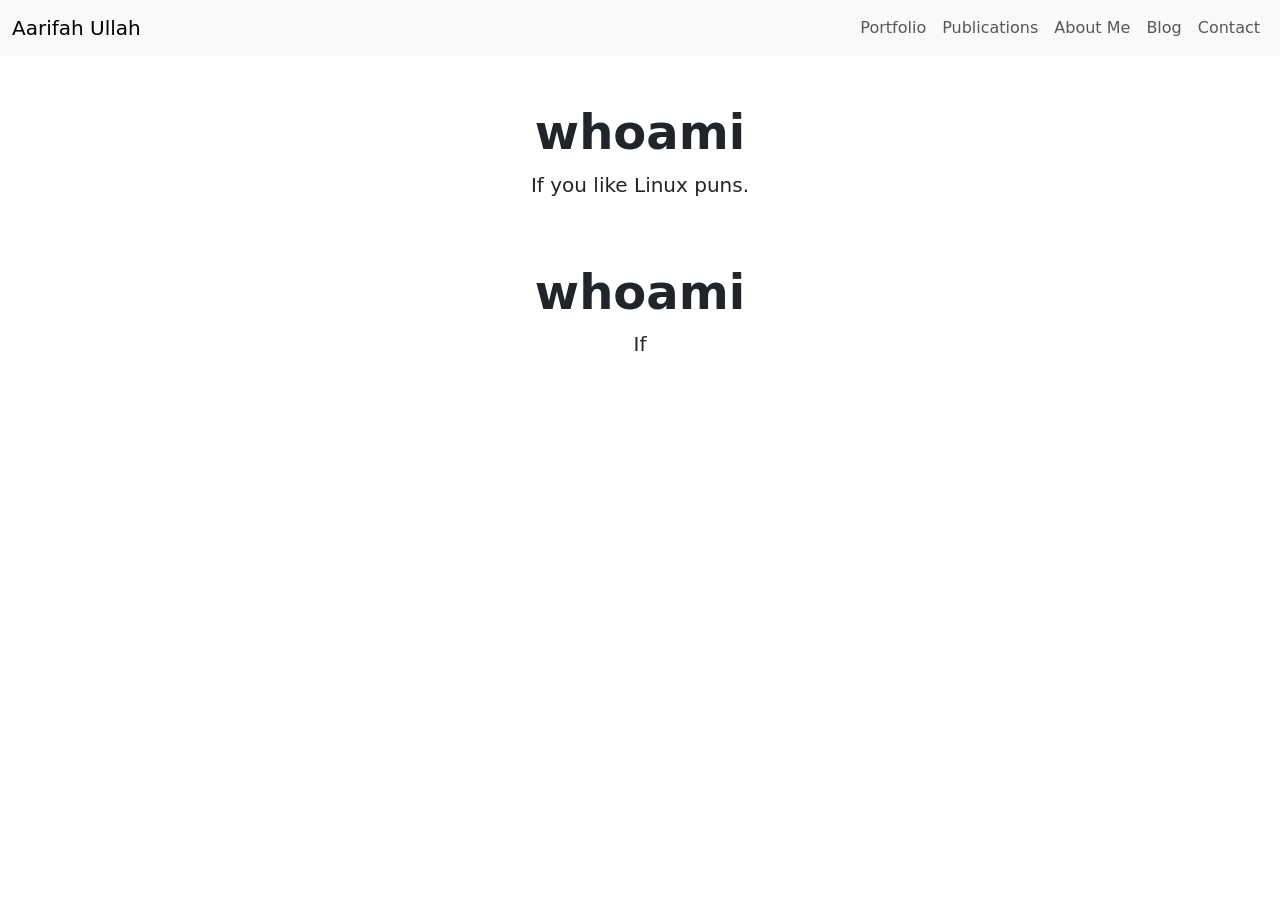
==== about.html @ 5345b0ac "added an about page, needs a short paragrah amd an image" ====
<!DOCTYPE html>
<html lang="en">
<head>
  <meta charset="UTF-8" />
  <meta name="viewport" content="width=device-width, initial-scale=1.0" />
  <title>Aarifah Ullah</title>

  <!-- Bootstrap CSS -->
  <link href="https://cdn.jsdelivr.net/npm/bootstrap@5.3.3/dist/css/bootstrap.min.css" rel="stylesheet" />
</head>
<body>
  <!-- Banner / Navbar -->
  <nav class="navbar navbar-expand-md bg-light navbar-light">
    <div class="container-fluid">
      <a class="navbar-brand" href="#">Aarifah Ullah</a>
      <ul class="navbar-nav ms-auto">
        <li class="nav-item">
          <a class="nav-link" href="/portfolio">Portfolio</a>
        </li>
        <li class="nav-item">
          <a class="nav-link" href="/publications">Publications</a>
        </li>
        <li class="nav-item">
          <a class="nav-link" href="/about">About Me</a>
        </li>
        <li class="nav-item">
          <a class="nav-link" href="/blog">Blog</a>
        </li>
        <li class="nav-item">
          <a class="nav-link" href="/contact">Contact</a>
        </li>
      </ul>
    </div>
  </nav>

  <!-- Page Content -->
<div class="container py-5">
  <div class="row mb-5">
    <div class="col-lg-8 mx-auto text-center">
      <h1 class="display-5 fw-bold">whoami</h1>
      <p class="lead">
        If you like Linux puns.
      </p>
    </div>
  </div>

  <!-- A small paragraph or two, add an image of course -->
    <div class="row mb-5">
    <div class="col-lg-8 mx-auto text-center">
      <h1 class="display-5 fw-bold">whoami</h1>
      <p class="lead">
        If
      </p>
    </div>
  </div>
</div>

  <!-- Bootstrap JS (Optional for navbar toggling etc.) -->
  <script src="https://cdn.jsdelivr.net/npm/bootstrap@5.3.3/dist/js/bootstrap.bundle.min.js"></script>
</body>
</html>
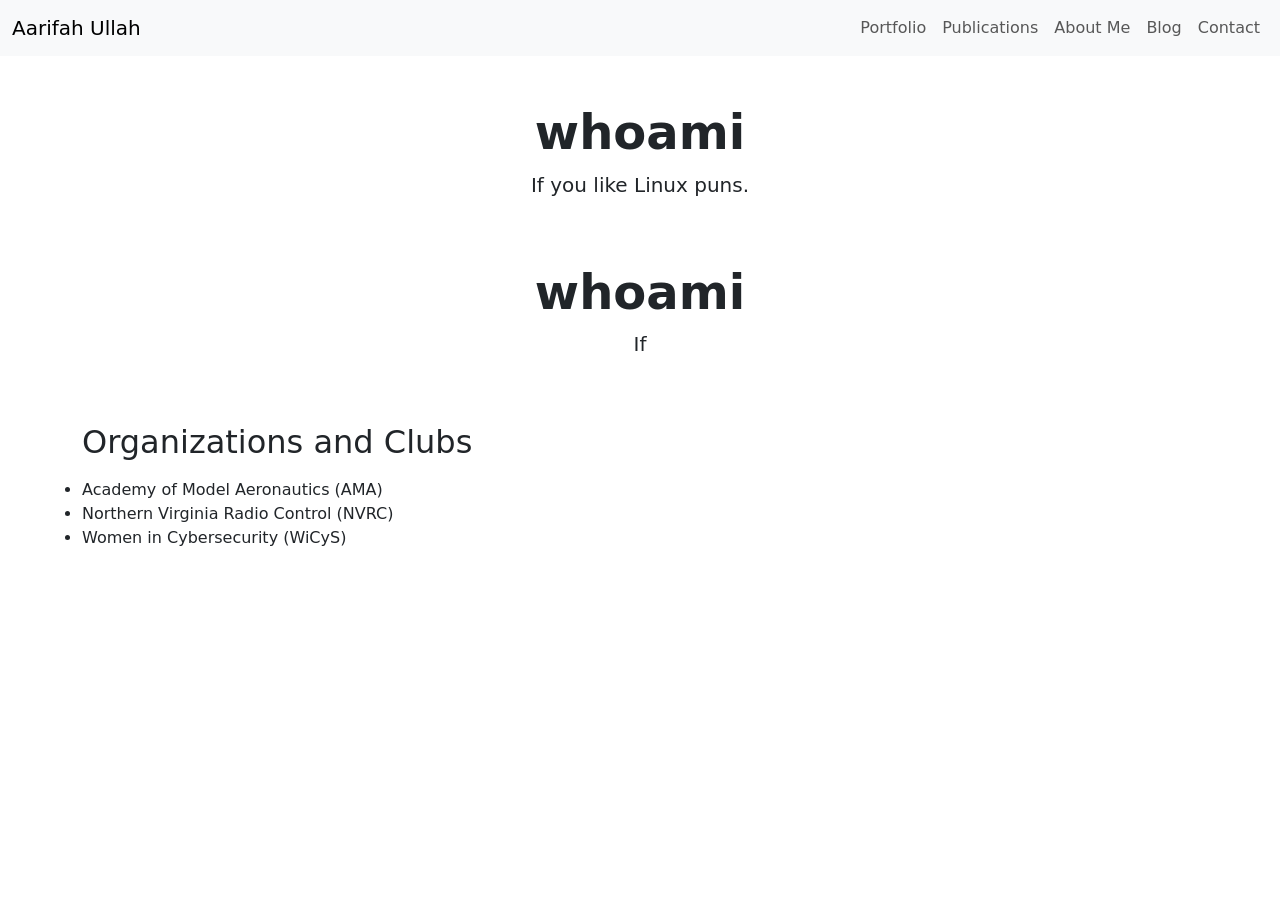
==== commit 3ab5a427: "Added clubs to about me" ====
--- a/about.html
+++ b/about.html
@@ -53,6 +53,16 @@
       </p>
     </div>
   </div>
+
+  <!-- Organizations and Clubs -->
+  <div class="row mt-5">
+    <h2 class="mb-3">Organizations and Clubs</h2>
+    <ul>
+      <li>Academy of Model Aeronautics (AMA)</li>
+      <li>Northern Virginia Radio Control (NVRC)</li>
+      <li>Women in Cybersecurity (WiCyS)</li>
+    </ul>
+  </div>
 </div>
 
   <!-- Bootstrap JS (Optional for navbar toggling etc.) -->
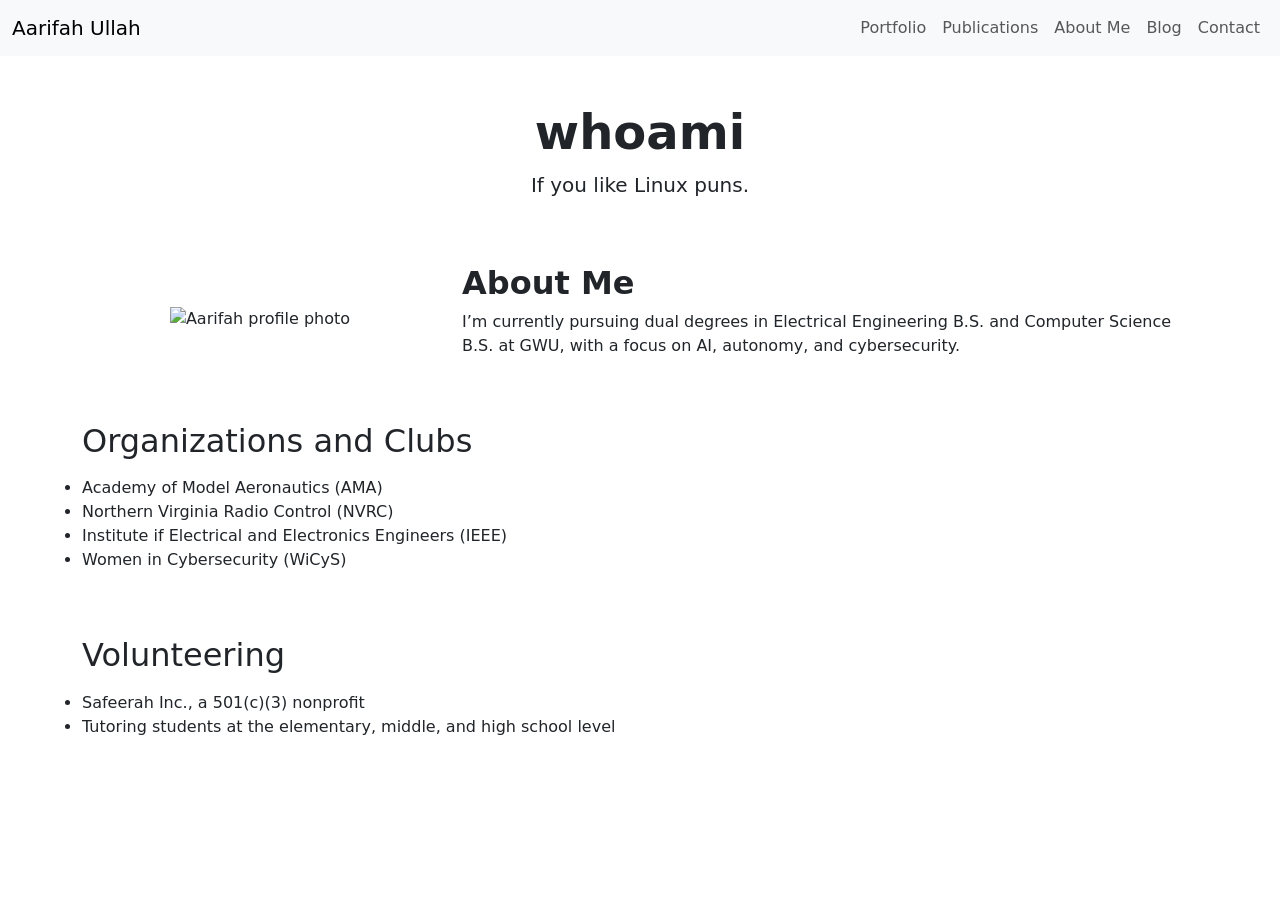
==== commit 38865442: "Added volunteer work, pfp, and a paragraph" ====
--- a/about.html
+++ b/about.html
@@ -1,71 +1,89 @@
 <!DOCTYPE html>
 <html lang="en">
+
 <head>
-  <meta charset="UTF-8" />
-  <meta name="viewport" content="width=device-width, initial-scale=1.0" />
-  <title>Aarifah Ullah</title>
+    <meta charset="UTF-8" />
+    <meta name="viewport" content="width=device-width, initial-scale=1.0" />
+    <title>Aarifah Ullah</title>
 
-  <!-- Bootstrap CSS -->
-  <link href="https://cdn.jsdelivr.net/npm/bootstrap@5.3.3/dist/css/bootstrap.min.css" rel="stylesheet" />
+    <!-- Bootstrap CSS -->
+    <link href="https://cdn.jsdelivr.net/npm/bootstrap@5.3.3/dist/css/bootstrap.min.css" rel="stylesheet" />
 </head>
+
 <body>
-  <!-- Banner / Navbar -->
-  <nav class="navbar navbar-expand-md bg-light navbar-light">
-    <div class="container-fluid">
-      <a class="navbar-brand" href="#">Aarifah Ullah</a>
-      <ul class="navbar-nav ms-auto">
-        <li class="nav-item">
-          <a class="nav-link" href="/portfolio">Portfolio</a>
-        </li>
-        <li class="nav-item">
-          <a class="nav-link" href="/publications">Publications</a>
-        </li>
-        <li class="nav-item">
-          <a class="nav-link" href="/about">About Me</a>
-        </li>
-        <li class="nav-item">
-          <a class="nav-link" href="/blog">Blog</a>
-        </li>
-        <li class="nav-item">
-          <a class="nav-link" href="/contact">Contact</a>
-        </li>
-      </ul>
+    <!-- Banner / Navbar -->
+    <nav class="navbar navbar-expand-md bg-light navbar-light">
+        <div class="container-fluid">
+            <a class="navbar-brand" href="#">Aarifah Ullah</a>
+            <ul class="navbar-nav ms-auto">
+                <li class="nav-item">
+                    <a class="nav-link" href="/portfolio">Portfolio</a>
+                </li>
+                <li class="nav-item">
+                    <a class="nav-link" href="/publications">Publications</a>
+                </li>
+                <li class="nav-item">
+                    <a class="nav-link" href="/about">About Me</a>
+                </li>
+                <li class="nav-item">
+                    <a class="nav-link" href="/blog">Blog</a>
+                </li>
+                <li class="nav-item">
+                    <a class="nav-link" href="/contact">Contact</a>
+                </li>
+            </ul>
+        </div>
+    </nav>
+
+    <!-- Page Content -->
+    <div class="container py-5">
+        <div class="row mb-5">
+            <div class="col-lg-8 mx-auto text-center">
+                <h1 class="display-5 fw-bold">whoami</h1>
+                <p class="lead">
+                    If you like Linux puns.
+                </p>
+            </div>
+        </div>
+
+        <!-- A small paragraph or two, add an image of course -->
+        <div class="row align-items-center mb-5">
+            <div class="col-md-4 text-center">
+                <img src="static/aarifahullah@gwu.edu-4.jpg" class="img-fluid" alt="Aarifah profile photo"
+                    width="200">
+            </div>
+            <div class="col-md-8">
+                <h2 class="fw-bold">About Me</h2>
+                <p class="fs-6">
+                    I’m currently pursuing dual degrees in Electrical Engineering B.S. and Computer Science B.S. at GWU, with a
+                    focus on AI, autonomy, and cybersecurity.
+                </p>
+            </div>
+        </div>
+
+        <!-- Organizations and Clubs -->
+        <div class="row mt-5">
+            <h2 class="mb-3">Organizations and Clubs</h2>
+            <ul>
+                <li>Academy of Model Aeronautics (AMA)</li>
+                <li>Northern Virginia Radio Control (NVRC)</li>
+                <li>Institute if Electrical and Electronics Engineers (IEEE)</li>
+                <li>Women in Cybersecurity (WiCyS)</li>
+            </ul>
+        </div>
+
+        <!-- Volunteer -->
+        <div class="row mt-5">
+            <h2 class="mb-3">Volunteering</h2>
+            <ul>
+                <li>Safeerah Inc., a 501(c)(3) nonprofit</li>
+                <li>Tutoring students at the elementary, middle, and high school level</li>
+            </ul>
+        </div>
     </div>
-  </nav>
 
-  <!-- Page Content -->
-<div class="container py-5">
-  <div class="row mb-5">
-    <div class="col-lg-8 mx-auto text-center">
-      <h1 class="display-5 fw-bold">whoami</h1>
-      <p class="lead">
-        If you like Linux puns.
-      </p>
-    </div>
-  </div>
+    <!-- Bootstrap JS (Optional for navbar toggling etc.) -->
+    <script src="https://cdn.jsdelivr.net/npm/bootstrap@5.3.3/dist/js/bootstrap.bundle.min.js"></script>
+</body>
 
-  <!-- A small paragraph or two, add an image of course -->
-    <div class="row mb-5">
-    <div class="col-lg-8 mx-auto text-center">
-      <h1 class="display-5 fw-bold">whoami</h1>
-      <p class="lead">
-        If
-      </p>
-    </div>
-  </div>
-
-  <!-- Organizations and Clubs -->
-  <div class="row mt-5">
-    <h2 class="mb-3">Organizations and Clubs</h2>
-    <ul>
-      <li>Academy of Model Aeronautics (AMA)</li>
-      <li>Northern Virginia Radio Control (NVRC)</li>
-      <li>Women in Cybersecurity (WiCyS)</li>
-    </ul>
-  </div>
-</div>
-
-  <!-- Bootstrap JS (Optional for navbar toggling etc.) -->
-  <script src="https://cdn.jsdelivr.net/npm/bootstrap@5.3.3/dist/js/bootstrap.bundle.min.js"></script>
-</body>
 </html>
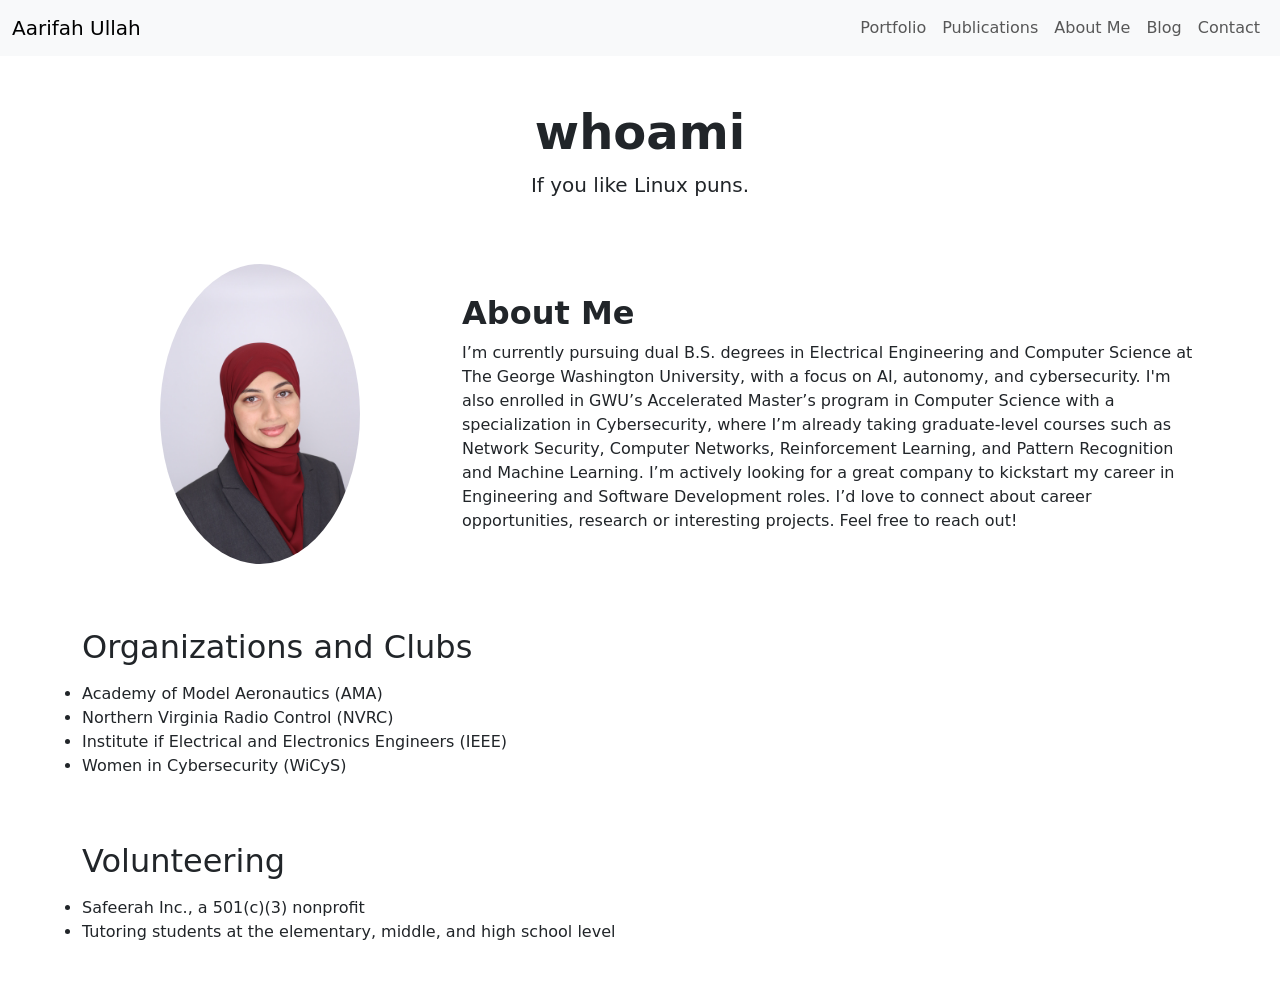
==== commit e02bfae6: "improved bio" ====
--- a/about.html
+++ b/about.html
@@ -46,17 +46,26 @@
             </div>
         </div>
 
-        <!-- A small paragraph or two, add an image of course -->
+        <!-- Bio -->
         <div class="row align-items-center mb-5">
             <div class="col-md-4 text-center">
-                <img src="static/aarifahullah@gwu.edu-4.jpg" class="img-fluid" alt="Aarifah profile photo"
-                    width="200">
+                <img src="static/aarifahullah@gwu.edu-4.jpg" class="img-fluid rounded-circle mb-3"
+                    alt="Aarifah profile photo" width="200">
             </div>
             <div class="col-md-8">
                 <h2 class="fw-bold">About Me</h2>
                 <p class="fs-6">
-                    I’m currently pursuing dual degrees in Electrical Engineering B.S. and Computer Science B.S. at GWU, with a
-                    focus on AI, autonomy, and cybersecurity.
+                    I’m currently pursuing dual B.S. degrees in Electrical Engineering and Computer Science at The
+                    George Washington University, with a focus on AI, autonomy, and cybersecurity. I'm also enrolled in
+                    GWU’s Accelerated Master’s program in Computer Science with a specialization in Cybersecurity, where
+                    I’m already taking graduate-level courses such as Network Security, Computer Networks, Reinforcement
+                    Learning, and Pattern Recognition and Machine Learning.
+
+                    I’m actively looking for a great company to kickstart my career in Engineering and Software
+                    Development roles.
+                    
+                    I’d love to connect about career opportunities, research or interesting projects. Feel free to reach
+                    out!
                 </p>
             </div>
         </div>
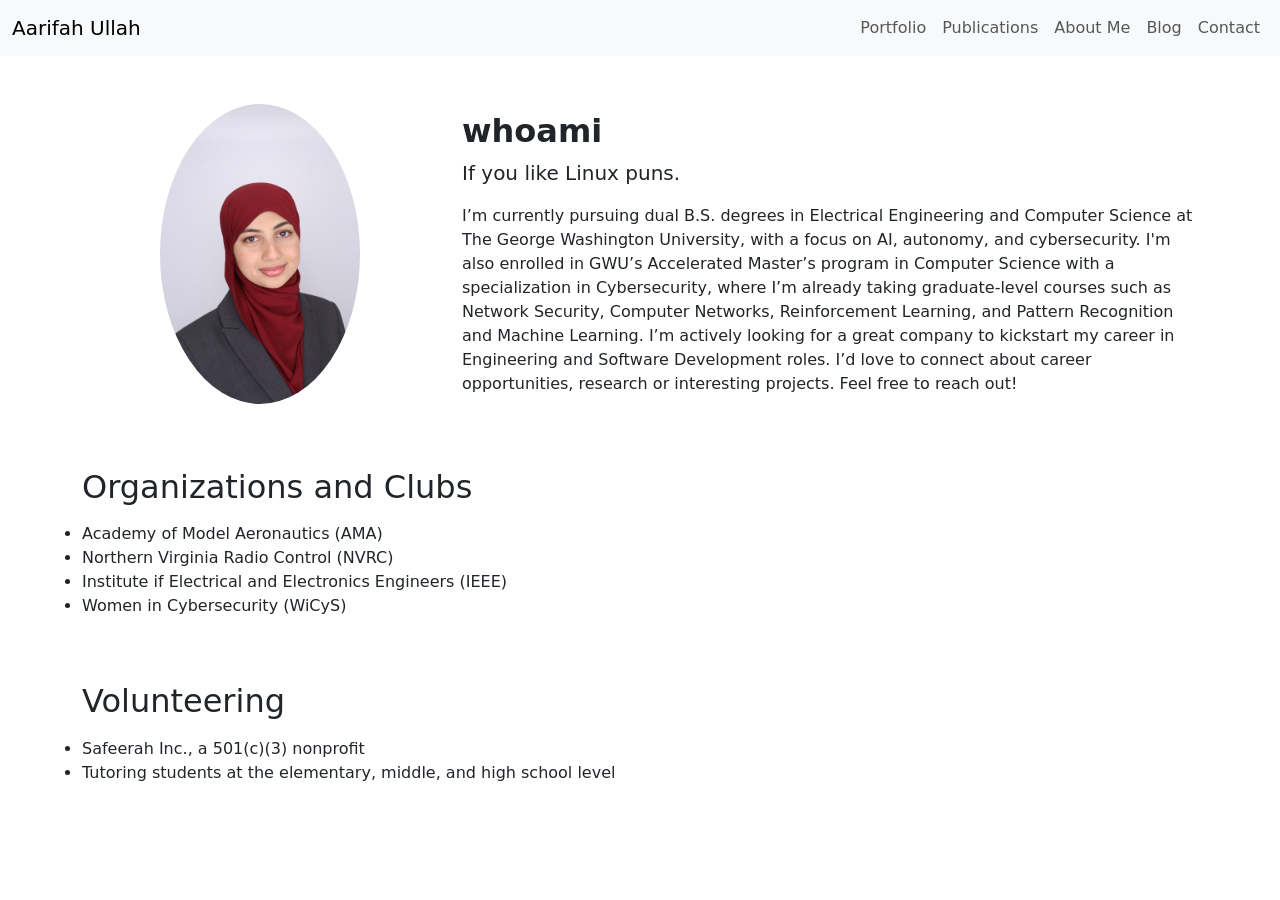
==== commit 6008e13d: "missed fix in bio" ====
--- a/about.html
+++ b/about.html
@@ -37,14 +37,6 @@
 
     <!-- Page Content -->
     <div class="container py-5">
-        <div class="row mb-5">
-            <div class="col-lg-8 mx-auto text-center">
-                <h1 class="display-5 fw-bold">whoami</h1>
-                <p class="lead">
-                    If you like Linux puns.
-                </p>
-            </div>
-        </div>
 
         <!-- Bio -->
         <div class="row align-items-center mb-5">
@@ -53,7 +45,10 @@
                     alt="Aarifah profile photo" width="200">
             </div>
             <div class="col-md-8">
-                <h2 class="fw-bold">About Me</h2>
+                <h2 class="fw-bold">whoami</h2>
+                                <p class="lead">
+                    If you like Linux puns.
+                </p>
                 <p class="fs-6">
                     I’m currently pursuing dual B.S. degrees in Electrical Engineering and Computer Science at The
                     George Washington University, with a focus on AI, autonomy, and cybersecurity. I'm also enrolled in
@@ -63,7 +58,7 @@
 
                     I’m actively looking for a great company to kickstart my career in Engineering and Software
                     Development roles.
-                    
+
                     I’d love to connect about career opportunities, research or interesting projects. Feel free to reach
                     out!
                 </p>
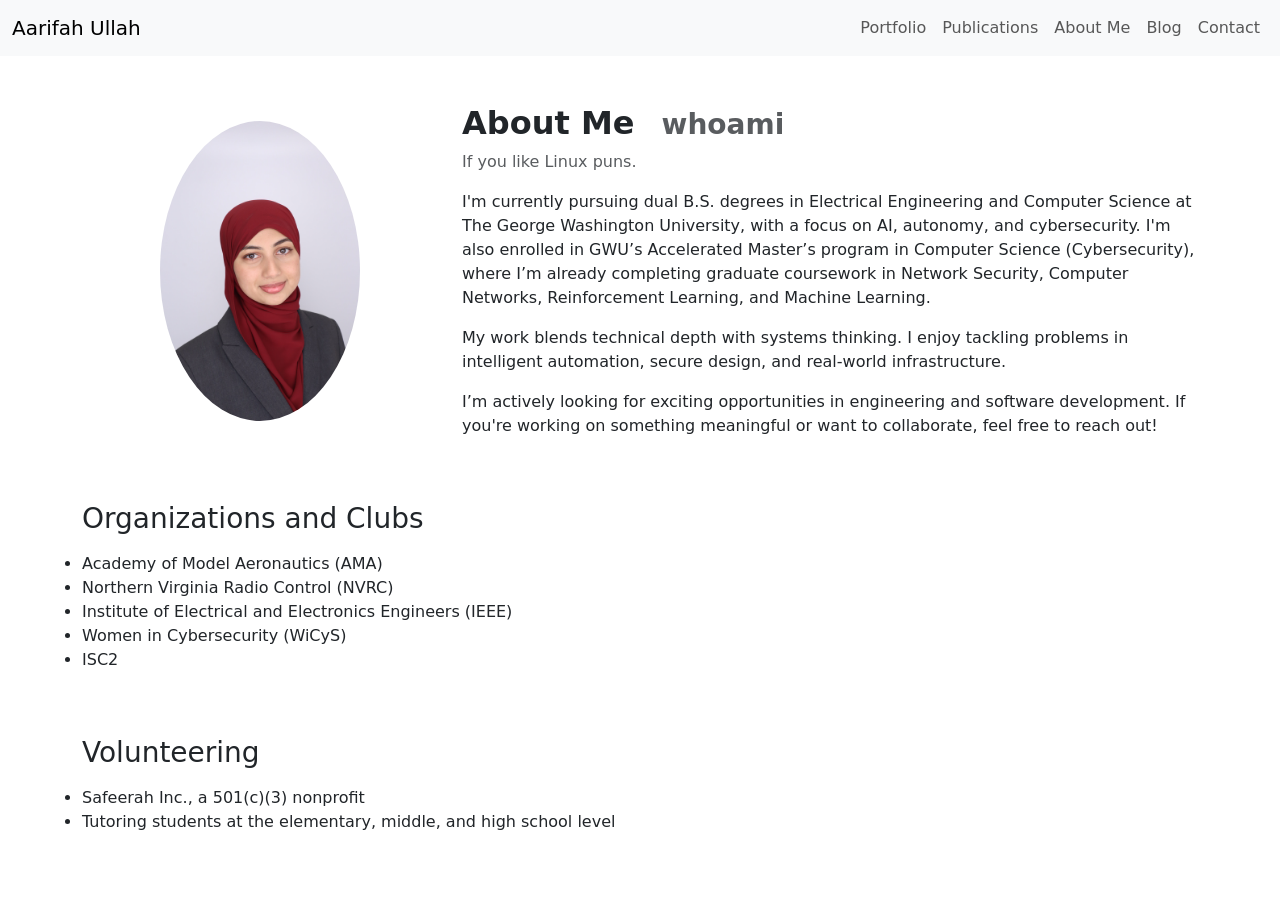
==== commit 2cde6159: "fixed nav bar, contact page, and about me" ====
--- a/about.html
+++ b/about.html
@@ -14,7 +14,7 @@
     <!-- Banner / Navbar -->
     <nav class="navbar navbar-expand-md bg-light navbar-light">
         <div class="container-fluid">
-            <a class="navbar-brand" href="#">Aarifah Ullah</a>
+            <a class="navbar-brand" href="/index.html">Aarifah Ullah</a>
             <ul class="navbar-nav ms-auto">
                 <li class="nav-item">
                     <a class="nav-link" href="/portfolio">Portfolio</a>
@@ -35,50 +35,50 @@
         </div>
     </nav>
 
-    <!-- Page Content -->
+    <!-- About Me Section -->
     <div class="container py-5">
-
-        <!-- Bio -->
         <div class="row align-items-center mb-5">
             <div class="col-md-4 text-center">
                 <img src="static/aarifahullah@gwu.edu-4.jpg" class="img-fluid rounded-circle mb-3"
                     alt="Aarifah profile photo" width="200">
             </div>
             <div class="col-md-8">
-                <h2 class="fw-bold">whoami</h2>
-                                <p class="lead">
-                    If you like Linux puns.
+                <h2 class="fw-bold">About Me <span class="text-muted small ms-3">whoami</span></h2>
+                <p class="fs-6 text-muted">If you like Linux puns.</p>
+
+                <p>
+                    I'm currently pursuing dual B.S. degrees in Electrical Engineering and Computer Science at The
+                    George Washington University, with a focus on AI, autonomy, and cybersecurity. I'm also enrolled in
+                    GWU’s Accelerated Master’s program in Computer Science (Cybersecurity), where I’m already completing
+                    graduate coursework in Network Security, Computer Networks, Reinforcement Learning, and Machine
+                    Learning.
                 </p>
-                <p class="fs-6">
-                    I’m currently pursuing dual B.S. degrees in Electrical Engineering and Computer Science at The
-                    George Washington University, with a focus on AI, autonomy, and cybersecurity. I'm also enrolled in
-                    GWU’s Accelerated Master’s program in Computer Science with a specialization in Cybersecurity, where
-                    I’m already taking graduate-level courses such as Network Security, Computer Networks, Reinforcement
-                    Learning, and Pattern Recognition and Machine Learning.
-
-                    I’m actively looking for a great company to kickstart my career in Engineering and Software
-                    Development roles.
-
-                    I’d love to connect about career opportunities, research or interesting projects. Feel free to reach
-                    out!
+                <p>
+                    My work blends technical depth with systems thinking. I enjoy tackling problems in intelligent
+                    automation, secure design, and real-world infrastructure.
+                </p>
+                <p>
+                    I’m actively looking for exciting opportunities in engineering and software development. If you're
+                    working on something meaningful or want to collaborate, feel free to reach out!
                 </p>
             </div>
         </div>
 
         <!-- Organizations and Clubs -->
         <div class="row mt-5">
-            <h2 class="mb-3">Organizations and Clubs</h2>
+            <h3 class="mb-3">Organizations and Clubs</h3>
             <ul>
                 <li>Academy of Model Aeronautics (AMA)</li>
                 <li>Northern Virginia Radio Control (NVRC)</li>
-                <li>Institute if Electrical and Electronics Engineers (IEEE)</li>
+                <li>Institute of Electrical and Electronics Engineers (IEEE)</li>
                 <li>Women in Cybersecurity (WiCyS)</li>
+                <li>ISC2</li>
             </ul>
         </div>
 
         <!-- Volunteer -->
         <div class="row mt-5">
-            <h2 class="mb-3">Volunteering</h2>
+            <h3 class="mb-3">Volunteering</h3>
             <ul>
                 <li>Safeerah Inc., a 501(c)(3) nonprofit</li>
                 <li>Tutoring students at the elementary, middle, and high school level</li>
@@ -86,6 +86,7 @@
         </div>
     </div>
 
+
     <!-- Bootstrap JS (Optional for navbar toggling etc.) -->
     <script src="https://cdn.jsdelivr.net/npm/bootstrap@5.3.3/dist/js/bootstrap.bundle.min.js"></script>
 </body>
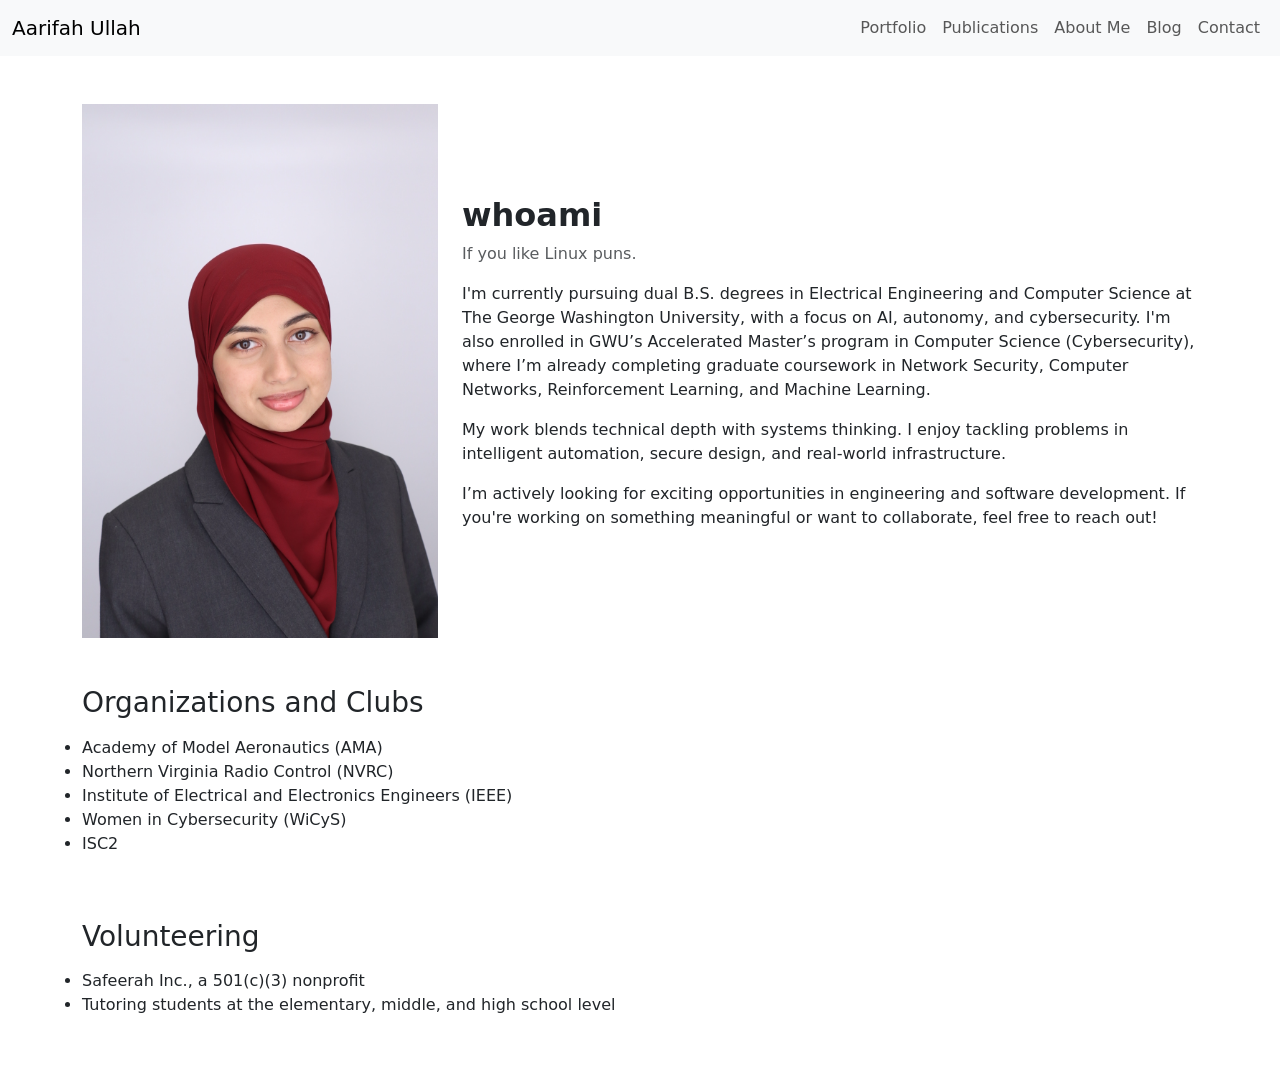
==== commit 289df04d: "final polishing" ====
--- a/about.html
+++ b/about.html
@@ -39,11 +39,11 @@
     <div class="container py-5">
         <div class="row align-items-center mb-5">
             <div class="col-md-4 text-center">
-                <img src="static/aarifahullah@gwu.edu-4.jpg" class="img-fluid rounded-circle mb-3"
-                    alt="Aarifah profile photo" width="200">
+                <img src="static/aarifahullah@gwu.edu-4.jpg" class="img-fluid"
+                    alt="Aarifah profile photo">
             </div>
             <div class="col-md-8">
-                <h2 class="fw-bold">About Me <span class="text-muted small ms-3">whoami</span></h2>
+                <h2 class="fw-bold">whoami</h2>
                 <p class="fs-6 text-muted">If you like Linux puns.</p>
 
                 <p>
